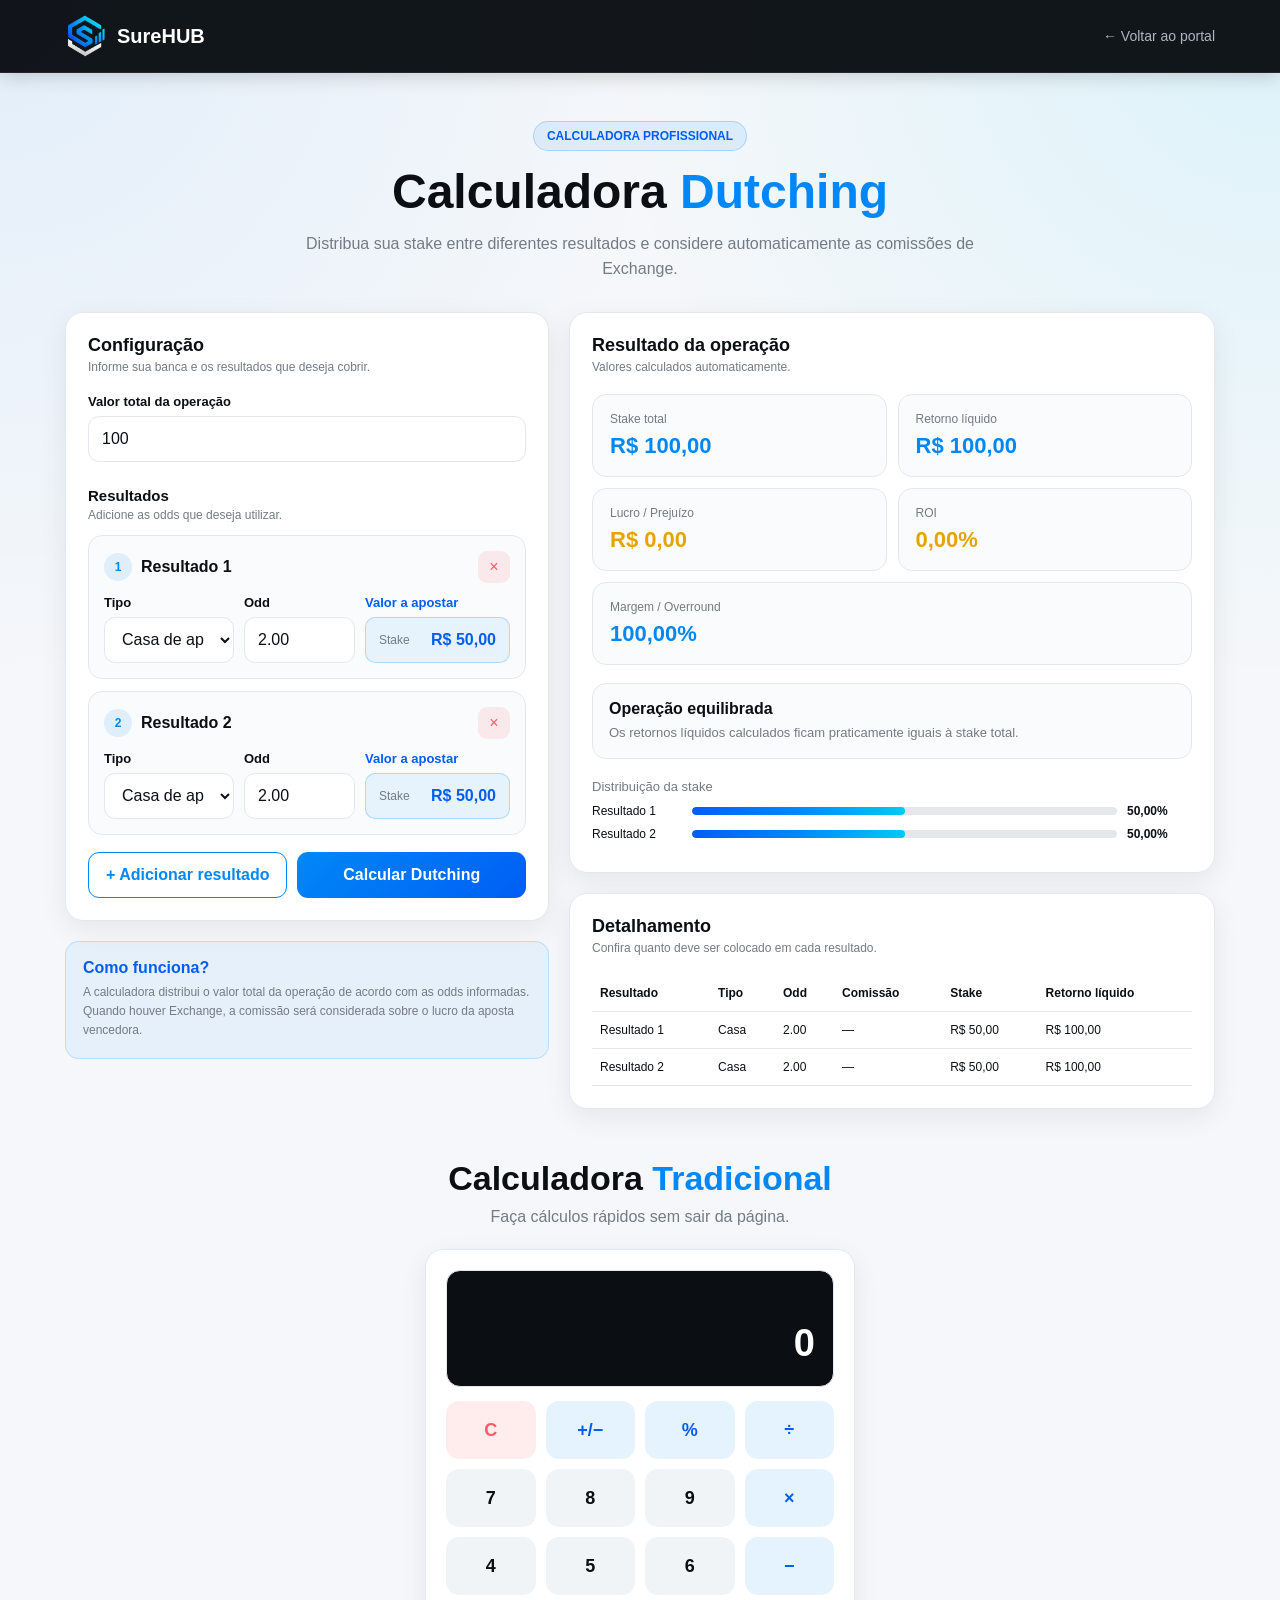
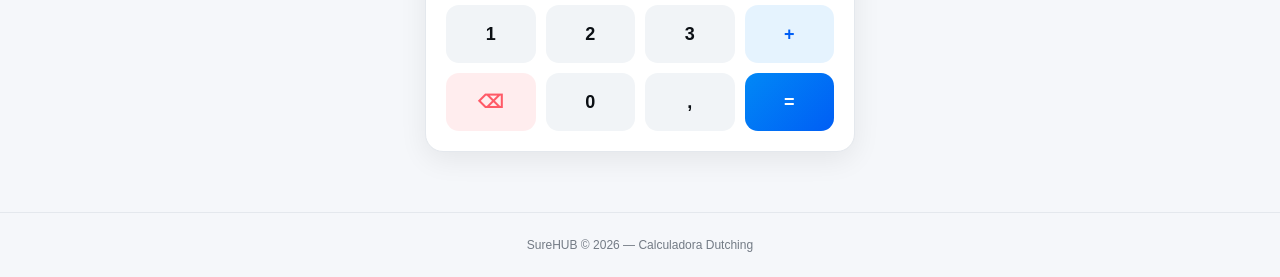
==== dutching.html @ d4a48bf5 "update" ====
<!DOCTYPE html>
<html lang="pt-BR">
<head>
    <meta charset="UTF-8">
    <meta name="viewport" content="width=device-width, initial-scale=1.0">
   <link rel="icon" href="favicon.png" type="image/png">
    <title>Calculadora Dutching</title>

    <meta
        name="description"
        content="Calculadora Dutching com suporte a Exchange, comissão, distribuição de stakes, retorno, lucro e ROI."
    >

    <style>
        * {
            margin: 0;
            padding: 0;
            box-sizing: border-box;
        }

:root {
    --preto: #000000;
    --preto-suave: #0B0F14;
    --preto-card: #111820;

    --azul: #0188F6;
    --azul-claro: #03C8F7;
    --azul-escuro: #005EF5;

    --branco: #FFFFFF;

    --cinza: #AEB6C0;
    --cinza-texto: #737B85;

    --fundo: #F5F7FA;
    --borda: #E4E8ED;

    /* Compatibilidade com os componentes originais da calculadora */
    --bg: var(--fundo);
    --text: var(--preto-suave);
    --muted: var(--cinza-texto);
    --primary: var(--azul);
    --border: var(--borda);
    --radius: 18px;
}


        body {
            font-family: Arial, Helvetica, sans-serif;
            background:
                radial-gradient(circle at top right, rgba(34,197,94,0.10), transparent 30%),
                radial-gradient(circle at top left, rgba(59,130,246,0.08), transparent 30%),
                var(--bg);

            color: var(--text);
            min-height: 100vh;
        }

        button,
        input,
        select {
            font: inherit;
        }

        .container {
            width: min(1150px, calc(100% - 30px));
            margin: auto;
        }

        /* HEADER */

        header {
            border-bottom: 1px solid var(--border);
            background: rgba(7,17,31,0.92);
        }

        .header-content {
            min-height: 72px;
            display: flex;
            align-items: center;
            justify-content: space-between;
            gap: 20px;
        }

        .logo {
            display: flex;
            align-items: center;
            gap: 10px;
            text-decoration: none;
            color: white;
            font-weight: 800;
            font-size: 20px;
        }

       .logo img {
    width: 42px;
    height: 42px;
    object-fit: contain;
    display: block;
}
        .back-link {
            color: var(--muted);
            text-decoration: none;
            font-size: 14px;
            transition: .2s;
        }

        .back-link:hover {
            color: white;
        }

        /* HERO */

        .hero {
            text-align: center;
            padding: 48px 0 30px;
        }

        .hero-badge {
            display: inline-flex;
            padding: 7px 13px;
            border: 1px solid rgba(34,197,94,.25);
            background: rgba(34,197,94,.08);
            color: #86efac;
            border-radius: 999px;
            font-size: 12px;
            font-weight: 700;
            margin-bottom: 15px;
        }

        .hero h1 {
            font-size: clamp(30px, 5vw, 48px);
            line-height: 1.1;
            margin-bottom: 12px;
        }

        .hero h1 span {
            color: var(--primary);
        }

        .hero p {
            max-width: 680px;
            margin: auto;
            color: var(--muted);
            line-height: 1.6;
        }

        /* LAYOUT */

        .calculator-grid {
            display: grid;
            grid-template-columns: 1.05fr .95fr;
            gap: 20px;
            padding-bottom: 50px;
        }

        .card {
            background: linear-gradient(
                145deg,
                rgba(16,31,51,.96),
                rgba(11,23,40,.96)
            );

            border: 1px solid var(--border);
            border-radius: var(--radius);
            padding: 22px;
        }

        .card-title {
            display: flex;
            justify-content: space-between;
            align-items: center;
            gap: 15px;
            margin-bottom: 20px;
        }

        .card-title h2 {
            font-size: 18px;
        }

        .card-title p {
            color: var(--muted);
            font-size: 12px;
            margin-top: 4px;
        }

        /* INPUTS */

        .field {
            margin-bottom: 17px;
        }

        label {
            display: block;
            font-size: 13px;
            font-weight: 700;
            margin-bottom: 7px;
            color: #dbeafe;
        }

        input,
        select {
            width: 100%;
            min-height: 46px;
            border-radius: 11px;
            border: 1px solid var(--border);
            background: #091727;
            color: white;
            padding: 0 13px;
            outline: none;
            transition: .2s;
        }

        input:focus,
        select:focus {
            border-color: var(--primary);
            box-shadow: 0 0 0 3px rgba(34,197,94,.10);
        }

        .main-stake {
            font-size: 25px;
            font-weight: 800;
            color: white;
        }

        .results-list {
            display: flex;
            flex-direction: column;
            gap: 12px;
        }

        .result-row {
            padding: 15px;
            border-radius: 14px;
            background: rgba(255,255,255,.025);
            border: 1px solid var(--border);
        }

        .result-top {
            display: flex;
            align-items: center;
            justify-content: space-between;
            gap: 10px;
            margin-bottom: 12px;
        }

        .result-number {
            display: flex;
            align-items: center;
            gap: 9px;
            font-weight: 800;
        }

        .number-circle {
            width: 28px;
            height: 28px;
            border-radius: 50%;
            background: rgba(34,197,94,.12);
            color: var(--primary);
            display: flex;
            align-items: center;
            justify-content: center;
            font-size: 12px;
        }

        .remove-btn {
            border: 0;
            background: rgba(239,68,68,.10);
            color: #fca5a5;
            width: 32px;
            height: 32px;
            border-radius: 9px;
            cursor: pointer;
        }

        .result-fields {
            display: grid;
            grid-template-columns: 1fr 1fr;
            gap: 10px;
        }

        .commission-field {
            display: none;
        }

        .result-row.exchange .commission-field {
            display: block;
        }

        .calculated-stake {
            display: flex;
            align-items: center;
            justify-content: space-between;
            gap: 10px;
            margin-top: 8px;
            padding: 9px 11px;
            border: 1px solid rgba(1, 136, 246, 0.18);
            border-radius: 10px;
            background: rgba(1, 136, 246, 0.06);
            color: var(--cinza-texto);
            font-size: 12px;
        }

        .calculated-stake strong {
            color: var(--azul-escuro);
            font-size: 14px;
            white-space: nowrap;
        }

        /* BUTTONS */

        .buttons {
            display: flex;
            gap: 10px;
            margin-top: 17px;
        }

        button {
            border: 0;
            cursor: pointer;
        }

        .btn {
            min-height: 46px;
            border-radius: 11px;
            padding: 0 17px;
            font-weight: 800;
            transition: .2s;
        }

        .btn-primary {
            background: var(--primary);
            color: #031009;
            flex: 1;
        }

        .btn-primary:hover {
            background: #4ade80;
            transform: translateY(-1px);
        }

        .btn-secondary {
            background: rgba(255,255,255,.06);
            color: white;
            border: 1px solid var(--border);
        }

        .btn-secondary:hover {
            background: rgba(255,255,255,.10);
        }

        /* SUMMARY */

        .summary-grid {
            display: grid;
            grid-template-columns: 1fr 1fr;
            gap: 11px;
        }

        .summary-box {
            border-radius: 14px;
            padding: 17px;
            background: rgba(255,255,255,.035);
            border: 1px solid var(--border);
        }

        .summary-box.full {
            grid-column: 1 / -1;
        }

        .summary-label {
            color: var(--muted);
            font-size: 12px;
            margin-bottom: 7px;
        }

        .summary-value {
            font-size: 22px;
            font-weight: 900;
        }

        .positive {
            color: #4ade80;
        }

        .negative {
            color: #f87171;
        }

        .neutral {
            color: #facc15;
        }

        .distribution {
            margin-top: 20px;
        }

        .distribution-title {
            font-size: 13px;
            color: var(--muted);
            margin-bottom: 10px;
        }

        .distribution-row {
            display: grid;
            grid-template-columns: 90px 1fr 65px;
            gap: 10px;
            align-items: center;
            margin-bottom: 9px;
            font-size: 12px;
        }

        .bar {
            height: 8px;
            border-radius: 99px;
            background: #07111f;
            overflow: hidden;
        }

        .bar span {
            display: block;
            height: 100%;
            background: var(--primary);
            border-radius: inherit;
        }

        /* STATUS */

        .status {
            margin-top: 18px;
            padding: 16px;
            border-radius: 14px;
            border: 1px solid var(--border);
            background: rgba(255,255,255,.03);
        }

        .status-title {
            font-weight: 800;
            margin-bottom: 5px;
        }

        .status-text {
            color: var(--muted);
            font-size: 13px;
            line-height: 1.5;
        }

        .status.profit {
            border-color: rgba(34,197,94,.25);
            background: rgba(34,197,94,.06);
        }

        .status.loss {
            border-color: rgba(239,68,68,.25);
            background: rgba(239,68,68,.06);
        }

        /* TABLE */

        .table-wrapper {
            overflow-x: auto;
            margin-top: 20px;
        }

        table {
            width: 100%;
            border-collapse: collapse;
            min-width: 600px;
        }

        th,
        td {
            text-align: left;
            padding: 11px 8px;
            border-bottom: 1px solid var(--border);
            font-size: 12px;
        }

        th {
            color: var(--muted);
            font-weight: 700;
        }

        td {
            color: #e2e8f0;
        }

        /* INFO */

        .info {
            margin-top: 20px;
            padding: 17px;
            border-radius: 14px;
            background: rgba(59,130,246,.06);
            border: 1px solid rgba(59,130,246,.15);
        }

        .info strong {
            display: block;
            margin-bottom: 6px;
        }

        .info p {
            color: var(--muted);
            font-size: 12px;
            line-height: 1.6;
        }

        footer {
            border-top: 1px solid var(--border);
            padding: 25px 0;
            color: var(--muted);
            text-align: center;
            font-size: 12px;
        }

        /* RESPONSIVE */

        @media (max-width: 850px) {
            .calculator-grid {
                grid-template-columns: 1fr;
            }
        }

        @media (max-width: 520px) {
            .container {
                width: min(100% - 20px, 1150px);
            }

            .header-content {
                min-height: 62px;
            }

            .hero {
                padding-top: 32px;
            }

            .card {
                padding: 16px;
            }

            .result-fields {
                grid-template-columns: 1fr;
            }

            .summary-grid {
                grid-template-columns: 1fr;
            }

            .summary-box.full {
                grid-column: auto;
            }

            .buttons {
                flex-direction: column;
            }

            .distribution-row {
                grid-template-columns: 72px 1fr 52px;
            }
        }
        /* Tema oficial SureHUB — sobrescreve integralmente o tema anterior */
        :root {
            --verde: #20C997;
            --vermelho: #FF5A67;
            --amarelo: #E5A400;
            --raio: 18px;
            --sombra: 0 8px 28px rgba(11, 15, 20, 0.07);
        }

        body {
            background:
                radial-gradient(circle at top right, rgba(3, 200, 247, 0.10), transparent 30%),
                radial-gradient(circle at top left, rgba(1, 136, 246, 0.08), transparent 30%),
                var(--fundo);
            color: var(--preto-suave);
        }

        header {
            background: rgba(11, 15, 20, 0.97);
            border-bottom: 1px solid rgba(255, 255, 255, 0.08);
            box-shadow: 0 4px 18px rgba(0, 0, 0, 0.16);
        }

        .logo,
        .logo span {
            color: var(--branco);
        }

        .back-link {
            color: var(--cinza);
        }

        .back-link:hover {
            color: var(--azul-claro);
        }

        .hero-badge {
            border-color: rgba(1, 136, 246, 0.25);
            background: rgba(1, 136, 246, 0.09);
            color: var(--azul-escuro);
        }

        .hero h1,
        .card-title h2,
        .status-title,
        .result-number {
            color: var(--preto-suave);
        }

        .hero h1 span {
            color: var(--azul);
        }

        .hero p,
        .card-title p,
        .summary-label,
        .distribution-title,
        .status-text,
        .info p,
        footer {
            color: var(--cinza-texto);
        }

        .card {
            background: var(--branco);
            border: 1px solid var(--borda);
            border-radius: var(--raio);
            box-shadow: var(--sombra);
        }

        label {
            color: var(--preto-suave);
        }

        input,
        select {
            background: var(--branco);
            border: 1px solid var(--borda);
            color: var(--preto-suave);
        }

        input:focus,
        select:focus {
            border-color: var(--azul);
            box-shadow: 0 0 0 3px rgba(1, 136, 246, 0.12);
        }

        .main-stake {
            color: var(--preto-suave);
        }

        .result-row,
        .summary-box,
        .status {
            background: #FAFBFC;
            border: 1px solid var(--borda);
        }

        .number-circle {
            background: rgba(1, 136, 246, 0.11);
            color: var(--azul);
        }

        .remove-btn {
            background: rgba(255, 90, 103, 0.11);
            color: var(--vermelho);
            transition: 0.2s;
        }

        .remove-btn:hover {
            background: var(--vermelho);
            color: var(--branco);
        }

        .btn-primary {
            background: linear-gradient(135deg, var(--azul), var(--azul-escuro));
            color: var(--branco);
        }

        .btn-primary:hover {
            background: linear-gradient(135deg, var(--azul-claro), var(--azul));
        }

        .btn-secondary {
            background: var(--branco);
            color: var(--azul);
            border-color: var(--azul);
        }

        .btn-secondary:hover {
            background: rgba(1, 136, 246, 0.07);
        }

        .summary-value {
            color: var(--azul);
        }

        .summary-value.positive {
            color: var(--verde);
        }

        .summary-value.negative {
            color: var(--vermelho);
        }

        .summary-value.neutral {
            color: var(--amarelo);
        }

        .bar {
            background: var(--borda);
        }

        .bar span {
            background: linear-gradient(90deg, var(--azul-escuro), var(--azul), var(--azul-claro));
        }

        .status.profit {
            border-color: rgba(32, 201, 151, 0.35);
            background: rgba(32, 201, 151, 0.08);
        }

        .status.loss {
            border-color: rgba(255, 90, 103, 0.35);
            background: rgba(255, 90, 103, 0.08);
        }

        table {
            background: var(--branco);
            color: var(--preto-suave);
        }

        th,
        td {
            border-bottom: 1px solid var(--borda);
        }

        th,
        td {
            color: var(--preto-suave);
        }

        tbody tr:hover {
            background: rgba(1, 136, 246, 0.04);
        }

        .info {
            background: rgba(1, 136, 246, 0.06);
            border-color: rgba(1, 136, 246, 0.18);
        }

        .info strong {
            color: var(--azul-escuro);
        }

        footer {
            border-top: 1px solid var(--borda);
        }

        /* Stake calculada ao lado da odd */
        .result-fields {
            grid-template-columns: minmax(130px, 1fr) minmax(110px, 1fr) minmax(145px, 1fr);
            align-items: start;
        }

        .stake-field label {
            color: var(--azul-escuro);
        }

        .calculated-stake {
            min-height: 46px;
            margin-top: 0;
            padding: 0 13px;
            background: rgba(1, 136, 246, 0.08);
            border-color: rgba(1, 136, 246, 0.24);
        }

        .calculated-stake strong {
            font-size: 16px;
        }

        .commission-field {
            grid-column: 1 / -1;
            max-width: calc((100% - 20px) / 3);
        }

        /* Calculadora tradicional */
        .standard-calculator-section {
            padding: 0 0 60px;
        }

        .standard-calculator-wrap {
            max-width: 430px;
            margin: 0 auto;
        }

        .standard-calculator-heading {
            text-align: center;
            margin-bottom: 20px;
        }

        .standard-calculator-heading h2 {
            color: var(--preto-suave);
            font-size: clamp(24px, 4vw, 34px);
            margin-bottom: 7px;
        }

        .standard-calculator-heading h2 span {
            color: var(--azul);
        }

        .standard-calculator-heading p {
            color: var(--cinza-texto);
            line-height: 1.5;
        }

        .standard-calculator {
            padding: 20px;
            background: var(--branco);
            border: 1px solid var(--borda);
            border-radius: var(--raio);
            box-shadow: var(--sombra);
        }

        .standard-display {
            width: 100%;
            min-height: 92px;
            margin-bottom: 14px;
            padding: 18px;
            border: 1px solid var(--borda);
            border-radius: 14px;
            background: var(--preto-suave);
            color: var(--branco);
            text-align: right;
            line-height: 1.25;
            overflow-x: auto;
            white-space: nowrap;
        }

        .standard-expression {
            min-height: 24px;
            margin-bottom: 7px;
            color: var(--cinza);
            font-size: 16px;
            font-weight: 600;
        }

        .standard-current-value {
            min-height: 48px;
            color: var(--branco);
            font-size: clamp(28px, 7vw, 38px);
            font-weight: 800;
        }

        .standard-buttons {
            display: grid;
            grid-template-columns: repeat(4, 1fr);
            gap: 10px;
        }

        .calc-key {
            min-height: 58px;
            border-radius: 13px;
            background: #F1F4F7;
            color: var(--preto-suave);
            font-size: 18px;
            font-weight: 800;
            transition: transform .15s, background .15s;
        }

        .calc-key:hover {
            background: #E7ECF1;
            transform: translateY(-1px);
        }

        .calc-key.operator {
            background: rgba(1, 136, 246, 0.10);
            color: var(--azul-escuro);
        }

        .calc-key.clear {
            background: rgba(255, 90, 103, 0.11);
            color: var(--vermelho);
        }

        .calc-key.equals {
            background: linear-gradient(135deg, var(--azul), var(--azul-escuro));
            color: var(--branco);
        }

        .calc-key.equals:hover {
            background: linear-gradient(135deg, var(--azul-claro), var(--azul));
        }

        @media (max-width: 620px) {
            .result-fields {
                grid-template-columns: 1fr;
            }

            .commission-field {
                grid-column: auto;
                max-width: none;
            }

            .standard-calculator-section {
                padding-bottom: 40px;
            }

            .standard-calculator {
                padding: 14px;
            }

            .calc-key {
                min-height: 54px;
            }
        }
    </style>
</head>

<body>

<header>
    <div class="container header-content">

<a href="index.html" class="logo">
    <img src="favicon.png" alt="">
    <span>SureHUB</span>
</a>

        <a href="index.html" class="back-link">
            ← Voltar ao portal
        </a>

    </div>
</header>


<main>

    <section class="hero">
        <div class="container">

            <div class="hero-badge">
                CALCULADORA PROFISSIONAL
            </div>

            <h1>
                Calculadora <span>Dutching</span>
            </h1>

            <p>
                Distribua sua stake entre diferentes resultados e considere
                automaticamente as comissões de Exchange.
            </p>

        </div>
    </section>


    <section class="container calculator-grid">

        <!-- CONFIGURAÇÃO -->

        <div>

            <div class="card">

                <div class="card-title">
                    <div>
                        <h2>Configuração</h2>
                        <p>Informe sua banca e os resultados que deseja cobrir.</p>
                    </div>
                </div>


                <div class="field">

                    <label for="totalStake">
                        Valor total da operação
                    </label>

                    <input
                        type="number"
                        id="totalStake"
                        min="0"
                        step="0.01"
                        value="100"
                        placeholder="Ex.: 100"
                    >

                </div>


                <div class="card-title" style="margin-top:25px; margin-bottom:13px;">
                    <div>
                        <h2 style="font-size:15px;">
                            Resultados
                        </h2>

                        <p>
                            Adicione as odds que deseja utilizar.
                        </p>
                    </div>
                </div>


                <div id="resultsList" class="results-list"></div>


                <div class="buttons">

                    <button
                        type="button"
                        id="addResult"
                        class="btn btn-secondary"
                    >
                        + Adicionar resultado
                    </button>

                    <button
                        type="button"
                        id="calculate"
                        class="btn btn-primary"
                    >
                        Calcular Dutching
                    </button>

                </div>

            </div>


            <div class="info">

                <strong>
                    Como funciona?
                </strong>

                <p>
                    A calculadora distribui o valor total da operação de acordo
                    com as odds informadas. Quando houver Exchange, a comissão
                    será considerada sobre o lucro da aposta vencedora.
                </p>

            </div>

        </div>


        <!-- RESULTADOS -->

        <div>

            <div class="card">

                <div class="card-title">

                    <div>
                        <h2>Resultado da operação</h2>
                        <p>Valores calculados automaticamente.</p>
                    </div>

                </div>


                <div class="summary-grid">

                    <div class="summary-box">

                        <div class="summary-label">
                            Stake total
                        </div>

                        <div
                            id="summaryStake"
                            class="summary-value"
                        >
                            R$ 100,00
                        </div>

                    </div>


                    <div class="summary-box">

                        <div class="summary-label">
                            Retorno líquido
                        </div>

                        <div
                            id="summaryReturn"
                            class="summary-value"
                        >
                            R$ 0,00
                        </div>

                    </div>


                    <div class="summary-box">

                        <div class="summary-label">
                            Lucro / Prejuízo
                        </div>

                        <div
                            id="summaryProfit"
                            class="summary-value"
                        >
                            R$ 0,00
                        </div>

                    </div>


                    <div class="summary-box">

                        <div class="summary-label">
                            ROI
                        </div>

                        <div
                            id="summaryROI"
                            class="summary-value"
                        >
                            0,00%
                        </div>

                    </div>


                    <div class="summary-box full">

                        <div class="summary-label">
                            Margem / Overround
                        </div>

                        <div
                            id="summaryMargin"
                            class="summary-value"
                        >
                            0,00%
                        </div>

                    </div>

                </div>


                <div id="status" class="status">

                    <div class="status-title">
                        Aguardando cálculo
                    </div>

                    <div class="status-text">
                        Informe pelo menos dois resultados válidos.
                    </div>

                </div>


                <div class="distribution">

                    <div class="distribution-title">
                        Distribuição da stake
                    </div>

                    <div id="distributionList"></div>

                </div>

            </div>


            <div class="card" style="margin-top:20px;">

                <div class="card-title">

                    <div>
                        <h2>Detalhamento</h2>
                        <p>
                            Confira quanto deve ser colocado em cada resultado.
                        </p>
                    </div>

                </div>


                <div class="table-wrapper">

                    <table>

                        <thead>

                            <tr>
                                <th>Resultado</th>
                                <th>Tipo</th>
                                <th>Odd</th>
                                <th>Comissão</th>
                                <th>Stake</th>
                                <th>Retorno líquido</th>
                            </tr>

                        </thead>

                        <tbody id="detailsBody">

                            <tr>
                                <td colspan="6">
                                    Nenhum cálculo realizado.
                                </td>
                            </tr>

                        </tbody>

                    </table>

                </div>

            </div>

        </div>

    </section>


    <section class="standard-calculator-section">

        <div class="container standard-calculator-wrap">

            <div class="standard-calculator-heading">
                <h2>Calculadora <span>Tradicional</span></h2>
                <p>Faça cálculos rápidos sem sair da página.</p>
            </div>

            <div class="standard-calculator">

                <div
                    id="standardDisplay"
                    class="standard-display"
                    role="status"
                    aria-live="polite"
                >
                    <div id="standardExpression" class="standard-expression"></div>
                    <div id="standardCurrentValue" class="standard-current-value">0</div>
                </div>

                <div class="standard-buttons" id="standardButtons">
                    <button type="button" class="calc-key clear" data-action="clear">C</button>
                    <button type="button" class="calc-key operator" data-action="sign">+/−</button>
                    <button type="button" class="calc-key operator" data-action="percent">%</button>
                    <button type="button" class="calc-key operator" data-operator="/">÷</button>

                    <button type="button" class="calc-key" data-value="7">7</button>
                    <button type="button" class="calc-key" data-value="8">8</button>
                    <button type="button" class="calc-key" data-value="9">9</button>
                    <button type="button" class="calc-key operator" data-operator="*">×</button>

                    <button type="button" class="calc-key" data-value="4">4</button>
                    <button type="button" class="calc-key" data-value="5">5</button>
                    <button type="button" class="calc-key" data-value="6">6</button>
                    <button type="button" class="calc-key operator" data-operator="-">−</button>

                    <button type="button" class="calc-key" data-value="1">1</button>
                    <button type="button" class="calc-key" data-value="2">2</button>
                    <button type="button" class="calc-key" data-value="3">3</button>
                    <button type="button" class="calc-key operator" data-operator="+">+</button>

                    <button type="button" class="calc-key clear" data-action="backspace">⌫</button>
                    <button type="button" class="calc-key" data-value="0">0</button>
                    <button type="button" class="calc-key" data-value=".">,</button>
                    <button type="button" class="calc-key equals" data-action="equals">=</button>
                </div>

            </div>

        </div>

    </section>

</main>


<footer>

    <div class="container">
        SureHUB © 2026 — Calculadora Dutching
    </div>

</footer>


<script>

    const resultsList = document.getElementById("resultsList");
    const addResultButton = document.getElementById("addResult");
    const calculateButton = document.getElementById("calculate");

    const totalStakeInput = document.getElementById("totalStake");

    let resultCount = 0;


    function money(value) {

        return Number(value || 0).toLocaleString("pt-BR", {
            style: "currency",
            currency: "BRL"
        });

    }


    function percent(value) {

        return Number(value || 0).toLocaleString("pt-BR", {
            minimumFractionDigits: 2,
            maximumFractionDigits: 2
        }) + "%";

    }


    function formatOddInput(event) {

        const input = event.target;

        const digits = input.value
            .replace(/\D/g, "")
            .slice(0, 8);


        if (!digits) {
            input.value = "";
            calculate();
            return;
        }


        input.value =
            (Number(digits) / 100).toFixed(2);


        calculate();

    }


    function createResult() {

        resultCount++;

        const row = document.createElement("div");

        row.className = "result-row";

        row.dataset.id = resultCount;


        row.innerHTML = `

            <div class="result-top">

                <div class="result-number">

                    <div class="number-circle">
                        ${resultCount}
                    </div>

                    <span>
                        Resultado ${resultCount}
                    </span>

                </div>


                <button
                    type="button"
                    class="remove-btn"
                    title="Remover resultado"
                >
                    ×
                </button>

            </div>


            <div class="result-fields">

                <div>

                    <label>
                        Tipo
                    </label>

                    <select class="type">

                        <option value="book">
                            Casa de apostas
                        </option>

                        <option value="exchange">
                            Exchange
                        </option>

                    </select>

                </div>


                <div>

                    <label>
                        Odd
                    </label>

                    <input
                        class="odd"
                        type="text"
                        inputmode="numeric"
                        autocomplete="off"
                        maxlength="10"
                        placeholder="Ex.: 2.00"
                    >

                </div>


                <div class="stake-field">

                    <label>
                        Valor a apostar
                    </label>

                    <div class="calculated-stake">
                        <span>Stake</span>
                        <strong class="stake-value">R$ 0,00</strong>
                    </div>

                </div>


                <div class="commission-field">

                    <label>
                        Comissão (%)
                    </label>

                    <input
                        class="commission"
                        type="number"
                        min="0"
                        max="100"
                        step="0.01"
                        value="5"
                        placeholder="Ex.: 5"
                    >

                </div>

            </div>
        `;


        const type = row.querySelector(".type");


        type.addEventListener("change", () => {

            row.classList.toggle(
                "exchange",
                type.value === "exchange"
            );

            calculate();

        });


        const oddInput = row.querySelector(".odd");


        oddInput.addEventListener(
            "input",
            formatOddInput
        );


        oddInput.addEventListener(
            "focus",
            event => event.target.select()
        );


        row.querySelector(".commission").addEventListener(
            "input",
            calculate
        );


        row.querySelector(".remove-btn").addEventListener(
            "click",
            () => {

                if (resultsList.children.length <= 2) {

                    alert(
                        "A calculadora precisa de pelo menos 2 resultados."
                    );

                    return;
                }

                row.remove();

                renumberResults();

                calculate();

            }
        );


        resultsList.appendChild(row);

        return row;

    }


    function renumberResults() {

        const rows = [
            ...resultsList.querySelectorAll(".result-row")
        ];

        rows.forEach((row, index) => {

            const number = index + 1;

            row.querySelector(".number-circle").textContent =
                number;

            row.querySelector(".result-number span").textContent =
                `Resultado ${number}`;

        });

    }


    function getResults() {

        const rows = [
            ...resultsList.querySelectorAll(".result-row")
        ];


        return rows.map((row, index) => {

            const type =
                row.querySelector(".type").value;

            const odd =
                parseFloat(row.querySelector(".odd").value);

            const commission =
                parseFloat(
                    row.querySelector(".commission").value
                ) || 0;


            return {

                index: index + 1,

                type,

                odd,

                commission:
                    type === "exchange"
                        ? commission
                        : 0

            };

        });

    }


    function calculate() {

        const totalStake =
            parseFloat(totalStakeInput.value);


        const results = getResults();


        const validResults = results.filter(
            result =>
                Number.isFinite(result.odd) &&
                result.odd > 1
        );


        if (
            !Number.isFinite(totalStake) ||
            totalStake <= 0 ||
            validResults.length < 2
        ) {

            resetSummary();

            return;

        }


        /*
         * Para cada resultado calculamos um
         * "retorno efetivo" considerando a comissão
         * do Exchange.
         *
         * Casa tradicional:
         *
         * retorno = odd
         *
         * Exchange:
         *
         * lucro líquido = (odd - 1) × (1 - comissão)
         *
         * retorno total = 1 + lucro líquido
         */

        validResults.forEach(result => {

            const commissionRate =
                result.commission / 100;

            result.effectiveReturn =
                result.type === "exchange"

                    ? 1 +
                      ((result.odd - 1) *
                      (1 - commissionRate))

                    : result.odd;

        });


        /*
         * Dutching:
         *
         * Stake_i =
         * totalStake / effectiveReturn_i
         * dividido pela soma dos inversos
         */

        const inverseSum =
            validResults.reduce(
                (sum, result) =>
                    sum + (1 / result.effectiveReturn),
                0
            );


        validResults.forEach(result => {

            result.stake =
                totalStake *
                (1 / result.effectiveReturn) /
                inverseSum;


            if (result.type === "exchange") {

                const grossProfit =
                    result.stake *
                    (result.odd - 1);

                const commissionValue =
                    grossProfit *
                    (result.commission / 100);

                result.netProfit =
                    grossProfit -
                    commissionValue;

                result.netReturn =
                    result.stake +
                    result.netProfit;

            } else {

                result.netReturn =
                    result.stake *
                    result.odd;

                result.netProfit =
                    result.netReturn -
                    result.stake;

            }

        });


        /*
         * Para um Dutching perfeito, os retornos
         * líquidos são iguais.
         */

        const returns =
            validResults.map(
                result => result.netReturn
            );


        const averageReturn =
            returns.reduce(
                (a, b) => a + b,
                0
            ) / returns.length;


        const profit =
            averageReturn - totalStake;


        const roi =
            (profit / totalStake) * 100;


        /*
         * Overround tradicional baseado nas odds.
         */

        const overround =
            validResults.reduce(
                (sum, result) =>
                    sum + (1 / result.odd),
                0
            ) * 100;


        updateSummary(
            totalStake,
            averageReturn,
            profit,
            roi,
            overround
        );


        updateDistribution(
            validResults,
            totalStake
        );


        updateInlineStakes(
            validResults
        );


        updateTable(
            validResults
        );

    }


    function updateInlineStakes(results) {

        const rows = [
            ...resultsList.querySelectorAll(".result-row")
        ];

        rows.forEach(row => {
            row.querySelector(".stake-value").textContent = money(0);
        });

        results.forEach(result => {
            const row = rows[result.index - 1];

            if (row) {
                row.querySelector(".stake-value").textContent =
                    money(result.stake);
            }
        });

    }


    function updateSummary(
        totalStake,
        returnValue,
        profit,
        roi,
        margin
    ) {

        document.getElementById(
            "summaryStake"
        ).textContent = money(totalStake);


        document.getElementById(
            "summaryReturn"
        ).textContent = money(returnValue);


        const profitElement =
            document.getElementById("summaryProfit");


        profitElement.textContent =
            money(profit);


        profitElement.className =
            "summary-value " +
            (
                profit > 0.005
                    ? "positive"
                    : profit < -0.005
                        ? "negative"
                        : "neutral"
            );


        const roiElement =
            document.getElementById("summaryROI");


        roiElement.textContent =
            percent(roi);


        roiElement.className =
            "summary-value " +
            (
                roi > 0.005
                    ? "positive"
                    : roi < -0.005
                        ? "negative"
                        : "neutral"
            );


        document.getElementById(
            "summaryMargin"
        ).textContent =
            percent(margin);


        const status =
            document.getElementById("status");


        status.className =
            "status " +
            (
                profit > 0.005
                    ? "profit"
                    : profit < -0.005
                        ? "loss"
                        : ""
            );


        const title =
            status.querySelector(".status-title");


        const text =
            status.querySelector(".status-text");


        if (profit > 0.005) {

            title.textContent =
                "Resultado positivo";

            text.textContent =
                `Com os parâmetros informados, o retorno líquido médio fica ${money(profit)} acima da stake total.`;

        } else if (profit < -0.005) {

            title.textContent =
                "Operação com prejuízo";

            text.textContent =
                `Com os parâmetros informados, a operação apresenta uma diferença de ${money(Math.abs(profit))} em relação à stake total.`;

        } else {

            title.textContent =
                "Operação equilibrada";

            text.textContent =
                "Os retornos líquidos calculados ficam praticamente iguais à stake total.";

        }

    }


    function updateDistribution(
        results,
        totalStake
    ) {

        const container =
            document.getElementById(
                "distributionList"
            );


        container.innerHTML = "";


        results.forEach(result => {

            const percentage =
                (result.stake / totalStake) * 100;


            const row =
                document.createElement("div");


            row.className =
                "distribution-row";


            row.innerHTML = `

                <span>
                    Resultado ${result.index}
                </span>

                <div class="bar">
                    <span style="width:${Math.min(
                        percentage,
                        100
                    )}%"></span>
                </div>

                <strong>
                    ${percent(percentage)}
                </strong>

            `;


            container.appendChild(row);

        });

    }


    function updateTable(results) {

        const body =
            document.getElementById(
                "detailsBody"
            );


        body.innerHTML = "";


        results.forEach(result => {

            const row =
                document.createElement("tr");


            row.innerHTML = `

                <td>
                    Resultado ${result.index}
                </td>

                <td>
                    ${
                        result.type === "exchange"
                            ? "Exchange"
                            : "Casa"
                    }
                </td>

                <td>
                    ${result.odd.toFixed(2)}
                </td>

                <td>
                    ${
                        result.type === "exchange"
                            ? percent(result.commission)
                            : "—"
                    }
                </td>

                <td>
                    ${money(result.stake)}
                </td>

                <td>
                    ${money(result.netReturn)}
                </td>

            `;


            body.appendChild(row);

        });

    }


    function resetSummary() {

        resultsList.querySelectorAll(".stake-value").forEach(
            element => {
                element.textContent = money(0);
            }
        );

        document.getElementById(
            "summaryStake"
        ).textContent =
            money(
                parseFloat(totalStakeInput.value) || 0
            );


        document.getElementById(
            "summaryReturn"
        ).textContent =
            money(0);


        document.getElementById(
            "summaryProfit"
        ).textContent =
            money(0);


        document.getElementById(
            "summaryROI"
        ).textContent =
            percent(0);


        document.getElementById(
            "summaryMargin"
        ).textContent =
            percent(0);


        document.getElementById(
            "distributionList"
        ).innerHTML = "";


        document.getElementById(
            "detailsBody"
        ).innerHTML = `

            <tr>
                <td colspan="6">
                    Nenhum cálculo realizado.
                </td>
            </tr>

        `;


        const status =
            document.getElementById("status");


        status.className = "status";


        status.querySelector(
            ".status-title"
        ).textContent =
            "Aguardando cálculo";


        status.querySelector(
            ".status-text"
        ).textContent =
            "Informe pelo menos dois resultados válidos.";

    }


    addResultButton.addEventListener(
        "click",
        () => {

            if (resultsList.children.length >= 12) {

                alert(
                    "Você pode adicionar no máximo 12 resultados."
                );

                return;

            }

            createResult();

        }
    );


    calculateButton.addEventListener(
        "click",
        calculate
    );


    totalStakeInput.addEventListener(
        "input",
        calculate
    );


    /* Calculadora tradicional */

    const standardExpression =
        document.getElementById("standardExpression");

    const standardCurrentValue =
        document.getElementById("standardCurrentValue");

    const standardButtons =
        document.getElementById("standardButtons");

    let standardInput = "0";
    let standardStoredValue = null;
    let standardOperator = null;
    let standardWaitingForOperand = false;
    let standardExpressionText = "";


    function renderStandardDisplay() {
        standardExpression.textContent = standardExpressionText;

        standardCurrentValue.textContent =
            standardInput === "Erro"
                ? "Erro"
                : standardInput.replace(".", ",");
    }


    function standardOperatorSymbol(operator) {
        return {
            "+": "+",
            "-": "−",
            "*": "×",
            "/": "÷"
        }[operator] || "";
    }


    function standardDisplayNumber(value) {
        return String(value).replace(".", ",");
    }


    function showCurrentStandardOperation(includeInput = false) {
        if (standardStoredValue === null || standardOperator === null) {
            return;
        }

        standardExpressionText =
            `${standardDisplayNumber(standardStoredValue)} ` +
            `${standardOperatorSymbol(standardOperator)}` +
            (
                includeInput
                    ? ` ${standardDisplayNumber(standardInput)}`
                    : ""
            );
    }


    function normalizeStandardResult(value) {
        if (!Number.isFinite(value)) {
            return "Erro";
        }

        return String(Number(value.toPrecision(12)));
    }


    function computeStandard(first, second, operator) {
        switch (operator) {
            case "+":
                return first + second;
            case "-":
                return first - second;
            case "*":
                return first * second;
            case "/":
                return second === 0 ? NaN : first / second;
            default:
                return second;
        }
    }


    function clearStandardCalculator() {
        standardInput = "0";
        standardStoredValue = null;
        standardOperator = null;
        standardWaitingForOperand = false;
        standardExpressionText = "";
        renderStandardDisplay();
    }


    function inputStandardValue(value) {
        if (standardInput === "Erro" || standardWaitingForOperand) {
            if (standardOperator === null) {
                standardExpressionText = "";
            }

            standardInput = value === "." ? "0." : value;
            standardWaitingForOperand = false;
        } else if (value === ".") {
            if (!standardInput.includes(".")) {
                standardInput += ".";
            }
        } else {
            standardInput =
                standardInput === "0"
                    ? value
                    : standardInput + value;
        }

        showCurrentStandardOperation(true);
        renderStandardDisplay();
    }


    function chooseStandardOperator(nextOperator) {
        const inputValue = parseFloat(standardInput);

        if (standardInput === "Erro") {
            clearStandardCalculator();
            return;
        }

        if (
            standardOperator &&
            standardStoredValue !== null &&
            !standardWaitingForOperand
        ) {
            const result = computeStandard(
                standardStoredValue,
                inputValue,
                standardOperator
            );

            standardInput = normalizeStandardResult(result);
            standardStoredValue =
                standardInput === "Erro"
                    ? null
                    : parseFloat(standardInput);

            renderStandardDisplay();
        } else if (standardStoredValue === null) {
            standardStoredValue = inputValue;
        }

        if (standardInput !== "Erro") {
            standardOperator = nextOperator;
            standardWaitingForOperand = true;
            showCurrentStandardOperation(false);
            renderStandardDisplay();
        }
    }


    function finishStandardCalculation() {
        if (
            standardOperator === null ||
            standardStoredValue === null ||
            standardWaitingForOperand ||
            standardInput === "Erro"
        ) {
            return;
        }

        const firstValue = standardStoredValue;
        const secondValue = parseFloat(standardInput);
        const completedOperator = standardOperator;

        const result = computeStandard(
            firstValue,
            secondValue,
            completedOperator
        );

        standardExpressionText =
            `${standardDisplayNumber(firstValue)} ` +
            `${standardOperatorSymbol(completedOperator)} ` +
            `${standardDisplayNumber(standardInput)} =`;

        standardInput = normalizeStandardResult(result);
        standardStoredValue = null;
        standardOperator = null;
        standardWaitingForOperand = true;
        renderStandardDisplay();
    }


    standardButtons.addEventListener("click", event => {
        const button = event.target.closest(".calc-key");

        if (!button) {
            return;
        }

        if (button.dataset.value !== undefined) {
            inputStandardValue(button.dataset.value);
            return;
        }

        if (button.dataset.operator) {
            chooseStandardOperator(button.dataset.operator);
            return;
        }

        switch (button.dataset.action) {
            case "clear":
                clearStandardCalculator();
                break;

            case "backspace":
                if (!standardWaitingForOperand && standardInput !== "Erro") {
                    standardInput =
                        standardInput.length > 1
                            ? standardInput.slice(0, -1)
                            : "0";
                    showCurrentStandardOperation(true);
                    renderStandardDisplay();
                }
                break;

            case "sign":
                if (standardInput !== "0" && standardInput !== "Erro") {
                    standardInput = String(-parseFloat(standardInput));
                    showCurrentStandardOperation(true);
                    renderStandardDisplay();
                }
                break;

            case "percent":
                if (standardInput !== "Erro") {
                    standardInput = normalizeStandardResult(
                        parseFloat(standardInput) / 100
                    );
                    showCurrentStandardOperation(true);
                    renderStandardDisplay();
                }
                break;

            case "equals":
                finishStandardCalculation();
                break;
        }
    });


    /*
     * Inicialização
     */

    const first = createResult();
    const second = createResult();


    first.querySelector(".odd").value = "2.00";
    second.querySelector(".odd").value = "2.00";


    calculate();

</script>

</body>
</html>
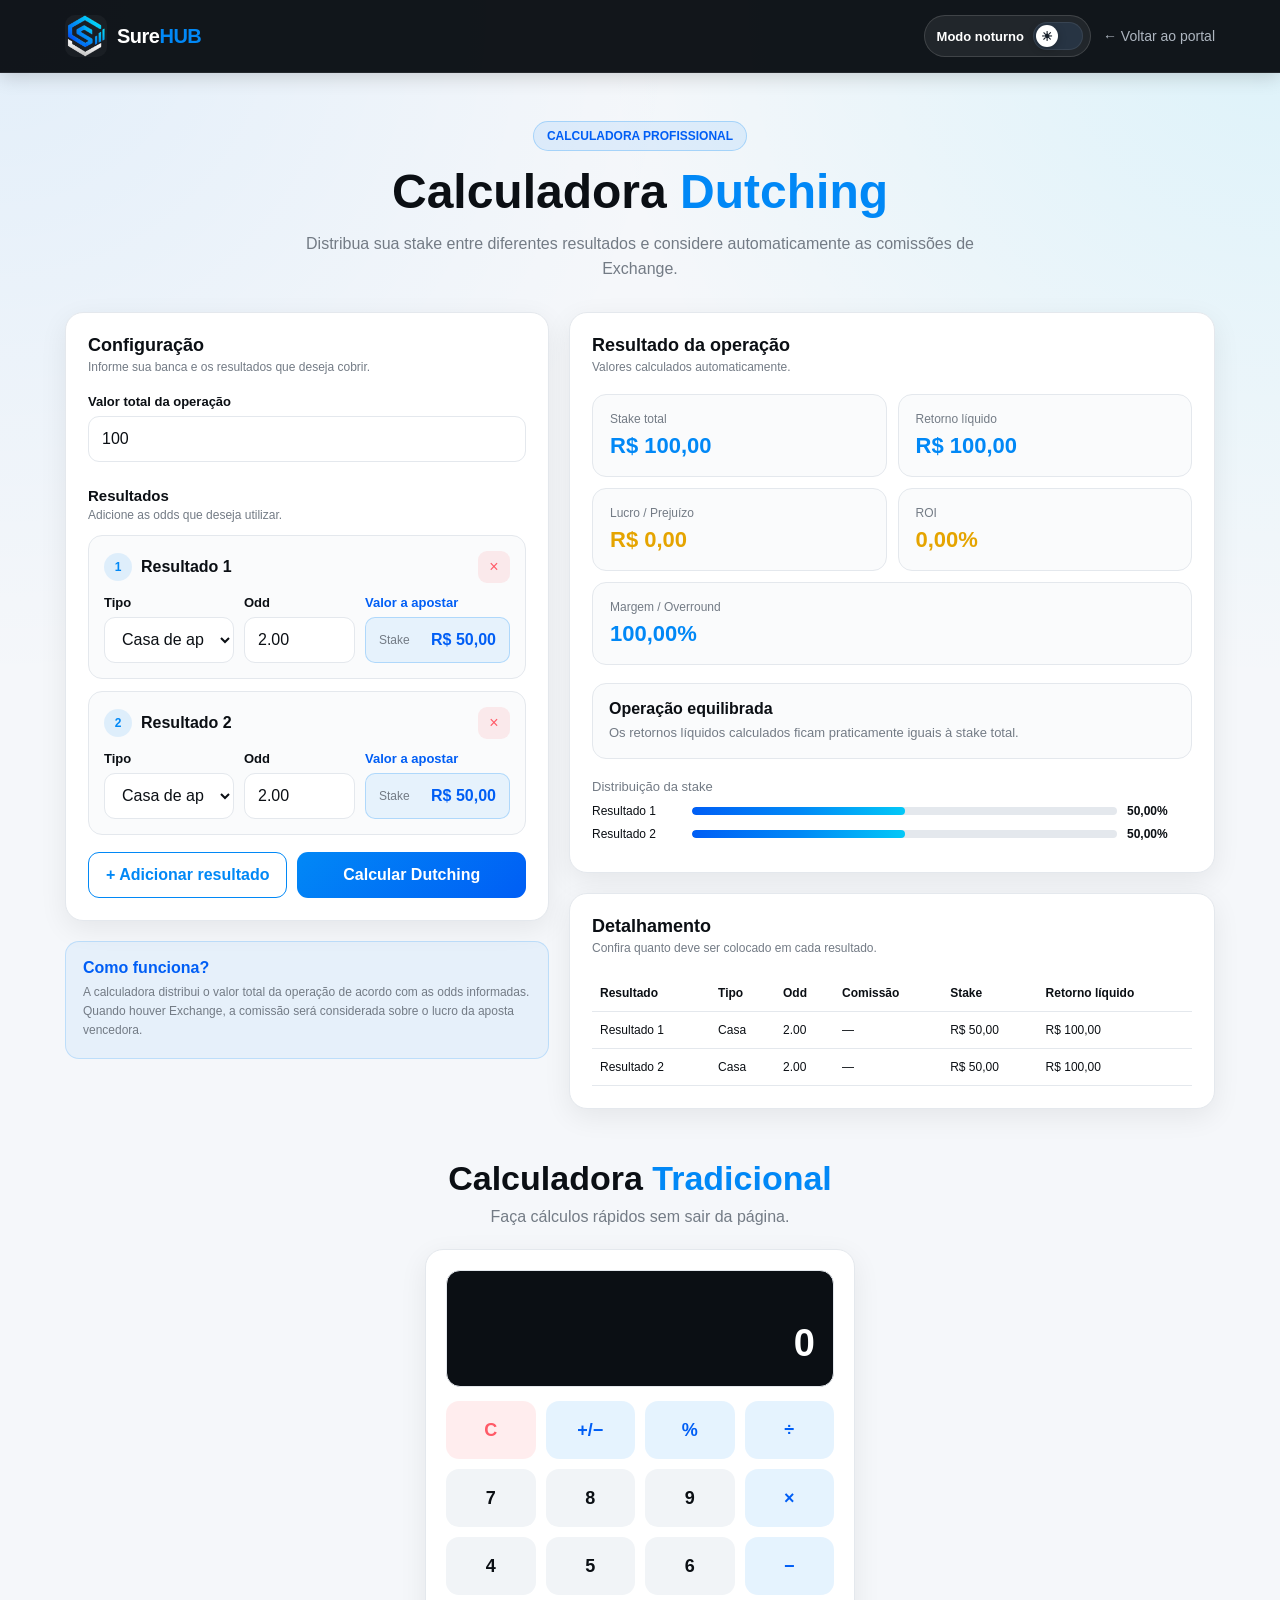
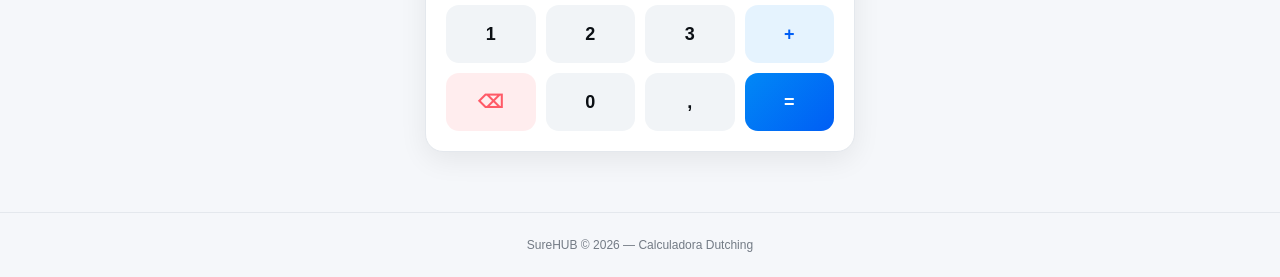
==== commit a96386ef: "update" ====
--- a/dutching.html
+++ b/dutching.html
@@ -916,6 +916,140 @@
             }
         }
     </style>
+
+<style id="surehub-dark-mode-and-brand">
+/* Logo oficial no cabeçalho */
+.surehub-logo-mark{
+    width:44px;
+    height:44px;
+    object-fit:cover;
+    object-position:center;
+    border-radius:10px;
+    display:block;
+}
+.brand-name{display:inline-flex;align-items:baseline;font-weight:900;letter-spacing:-.5px}
+.logo .brand-sure{color:#FFFFFF !important}
+.logo .brand-hub{color:#0188F6 !important}
+
+/* Ações do cabeçalho */
+.header-actions{display:flex;align-items:center;gap:12px}
+.theme-toggle{
+    display:inline-flex;align-items:center;gap:9px;
+    min-height:42px;padding:5px 7px 5px 12px;
+    border:1px solid rgba(255,255,255,.14);
+    border-radius:999px;background:rgba(255,255,255,.07);
+    color:#fff;font-weight:800;font-size:13px;cursor:pointer;
+    transition:.25s ease;
+}
+.theme-toggle:hover{background:rgba(255,255,255,.12);transform:translateY(-1px)}
+.theme-toggle-track{
+    position:relative;width:50px;height:28px;border-radius:999px;
+    background:#273443;box-shadow:inset 0 0 0 1px rgba(255,255,255,.08);
+    transition:.25s ease;
+}
+.theme-toggle-thumb{
+    position:absolute;top:3px;left:3px;width:22px;height:22px;
+    display:flex;align-items:center;justify-content:center;border-radius:50%;
+    background:#fff;color:#17202a;font-size:13px;transition:.25s ease;
+    box-shadow:0 2px 8px rgba(0,0,0,.25);
+}
+body.dark-mode .theme-toggle-track{background:linear-gradient(135deg,#0188F6,#005EF5)}
+body.dark-mode .theme-toggle-thumb{transform:translateX(22px);background:#07111F;color:#facc15}
+
+/* Tema noturno */
+body.dark-mode{
+    --fundo:#07111F;
+    --bg:#07111F;
+    --branco:#0D1928;
+    --borda:#223247;
+    --border:#223247;
+    --preto-suave:#F5F8FC;
+    --text:#F5F8FC;
+    --cinza-texto:#AEB9C7;
+    --muted:#AEB9C7;
+    background:
+      radial-gradient(circle at top right,rgba(3,200,247,.10),transparent 30%),
+      radial-gradient(circle at top left,rgba(1,136,246,.12),transparent 30%),
+      #07111F;
+    color:#F5F8FC;
+}
+body.dark-mode .card,
+body.dark-mode .standard-calculator{
+    background:#0D1928;border-color:#223247;box-shadow:0 8px 28px rgba(0,0,0,.24)
+}
+body.dark-mode .hero h1,
+body.dark-mode .card-title h2,
+body.dark-mode .status-title,
+body.dark-mode .result-number,
+body.dark-mode label,
+body.dark-mode .main-stake,
+body.dark-mode .standard-calculator-heading h2{color:#F5F8FC}
+body.dark-mode .hero p,
+body.dark-mode .card-title p,
+body.dark-mode .summary-label,
+body.dark-mode .distribution-title,
+body.dark-mode .status-text,
+body.dark-mode .info p,
+body.dark-mode footer,
+body.dark-mode .standard-calculator-heading p{color:#AEB9C7}
+body.dark-mode input,
+body.dark-mode select{background:#091727;border-color:#26384E;color:#fff}
+body.dark-mode .result-row,
+body.dark-mode .summary-box,
+body.dark-mode .status{background:#101E2E;border-color:#26384E}
+body.dark-mode table{background:#0D1928;color:#F5F8FC}
+body.dark-mode th,
+body.dark-mode td{color:#EAF0F7;border-color:#26384E}
+body.dark-mode tbody tr:hover{background:rgba(1,136,246,.08)}
+body.dark-mode .info{background:rgba(1,136,246,.08);border-color:rgba(3,200,247,.22)}
+body.dark-mode .info strong{color:#03C8F7}
+body.dark-mode .calculated-stake{background:rgba(1,136,246,.12);border-color:rgba(3,200,247,.24);color:#AEB9C7}
+body.dark-mode .calculated-stake strong,
+body.dark-mode .stake-field label{color:#54D9FA}
+body.dark-mode .btn-secondary{background:#101E2E;color:#54D9FA;border-color:#0188F6}
+body.dark-mode .btn-secondary:hover{background:#15283D}
+body.dark-mode .bar{background:#26384E}
+body.dark-mode .calc-key{background:#172638;color:#F5F8FC}
+body.dark-mode .calc-key:hover{background:#20344A}
+body.dark-mode .calc-key.operator{background:rgba(1,136,246,.16);color:#54D9FA}
+body.dark-mode .summary-value{color:#54D9FA}
+body.dark-mode .summary-value.positive{color:#4ade80}
+body.dark-mode .summary-value.negative{color:#ff7b86}
+body.dark-mode .summary-value.neutral{color:#facc15}
+
+/* Mantém a identidade da marca nos dois temas */
+body.dark-mode .logo .brand-sure{color:#FFFFFF !important}
+body.dark-mode .logo .brand-hub{color:#0188F6 !important}
+
+@media(max-width:620px){
+    .header-actions{gap:7px}
+    .theme-toggle{padding-left:8px}
+    .theme-toggle-label{display:none}
+    .surehub-logo-mark{width:38px;height:38px}
+    .logo{gap:7px;font-size:18px}
+    .back-link{font-size:12px}
+}
+</style>
+
+
+<style id="surehub-editable-logo-slot">
+.surehub-logo-mark{
+    flex:0 0 auto;
+    background:rgba(255,255,255,.04);
+}
+/* Se logo-surehub.png ainda não existir, o espaço continua reservado. */
+.logo:has(.surehub-logo-mark[style*="visibility: hidden"]) .surehub-logo-mark{
+    width:44px;
+    height:44px;
+}
+@media(max-width:620px){
+    .logo:has(.surehub-logo-mark[style*="visibility: hidden"]) .surehub-logo-mark{
+        width:38px;
+        height:38px;
+    }
+}
+</style>
+
 </head>
 
 <body>
@@ -924,13 +1058,27 @@
     <div class="container header-content">
 
 <a href="index.html" class="logo">
-    <img src="favicon.png" alt="">
-    <span>SureHUB</span>
+    <!-- LOGOMARCA SUREHUB
+     Coloque o arquivo da sua logo na mesma pasta deste HTML
+     e use o nome "logo-surehub.png".
+     Se quiser outro nome/caminho, altere apenas o src abaixo. -->
+<img src="favicon.png"
+     alt="Logo SureHUB"
+     class="surehub-logo-mark"
+     onerror="this.style.visibility='hidden';"
+>
+    <span class="brand-name"><span class="brand-sure">Sure</span><span class="brand-hub">HUB</span></span>
 </a>
 
-        <a href="index.html" class="back-link">
+        <div class="header-actions">
+<button type="button" id="themeToggle" class="theme-toggle" aria-label="Ativar modo noturno" aria-pressed="false">
+    <span class="theme-toggle-label">Modo noturno</span>
+    <span class="theme-toggle-track" aria-hidden="true"><span class="theme-toggle-thumb">☀</span></span>
+</button>
+<a href="index.html" class="back-link">
             ← Voltar ao portal
         </a>
+</div>
 
     </div>
 </header>
@@ -2403,5 +2551,129 @@
 
 </script>
 
+
+
+<script id="surehub-standard-keyboard-support">
+(() => {
+    function calculatorIsReady() {
+        return typeof inputStandardValue === "function"
+            && typeof chooseStandardOperator === "function"
+            && typeof finishStandardCalculation === "function"
+            && typeof clearStandardCalculator === "function";
+    }
+
+    function runBackspace() {
+        if (typeof standardWaitingForOperand === "undefined") return;
+        if (!standardWaitingForOperand && standardInput !== "Erro") {
+            standardInput =
+                standardInput.length > 1
+                    ? standardInput.slice(0, -1)
+                    : "0";
+
+            if (typeof showCurrentStandardOperation === "function") {
+                showCurrentStandardOperation(true);
+            }
+            if (typeof renderStandardDisplay === "function") {
+                renderStandardDisplay();
+            }
+        }
+    }
+
+    document.addEventListener("keydown", event => {
+        if (!calculatorIsReady()) return;
+
+        /* Não interfere quando o usuário está digitando nos campos
+           da calculadora Dutching (banca, odds, comissão etc.). */
+        const target = event.target;
+        const isFormField =
+            target instanceof HTMLInputElement ||
+            target instanceof HTMLTextAreaElement ||
+            target instanceof HTMLSelectElement ||
+            target.isContentEditable;
+
+        if (isFormField) return;
+
+        const key = event.key;
+
+        if (/^[0-9]$/.test(key)) {
+            event.preventDefault();
+            inputStandardValue(key);
+            return;
+        }
+
+        if (key === "." || key === ",") {
+            event.preventDefault();
+            inputStandardValue(".");
+            return;
+        }
+
+        if (["+", "-", "*", "/"].includes(key)) {
+            event.preventDefault();
+            chooseStandardOperator(key);
+            return;
+        }
+
+        /* Teclado numérico também pode enviar "x" em alguns layouts. */
+        if (key.toLowerCase() === "x") {
+            event.preventDefault();
+            chooseStandardOperator("*");
+            return;
+        }
+
+        if (key === "Enter" || key === "=") {
+            event.preventDefault();
+            finishStandardCalculation();
+            return;
+        }
+
+        if (key === "Backspace") {
+            event.preventDefault();
+            runBackspace();
+            return;
+        }
+
+        if (key === "Escape" || key === "Delete") {
+            event.preventDefault();
+            clearStandardCalculator();
+            return;
+        }
+
+        if (key === "%") {
+            event.preventDefault();
+            if (standardInput !== "Erro") {
+                standardInput = normalizeStandardResult(
+                    parseFloat(standardInput) / 100
+                );
+                showCurrentStandardOperation(true);
+                renderStandardDisplay();
+            }
+        }
+    });
+})();
+</script>
+
+
+<script id="surehub-theme-toggle-script">
+(() => {
+    const button = document.getElementById("themeToggle");
+    if (!button) return;
+    const label = button.querySelector(".theme-toggle-label");
+    const thumb = button.querySelector(".theme-toggle-thumb");
+
+    function applyTheme(isDark) {
+        document.body.classList.toggle("dark-mode", isDark);
+        button.setAttribute("aria-pressed", String(isDark));
+        button.setAttribute("aria-label", isDark ? "Desativar modo noturno" : "Ativar modo noturno");
+        if (label) label.textContent = isDark ? "Modo claro" : "Modo noturno";
+        if (thumb) thumb.textContent = isDark ? "☾" : "☀";
+    }
+
+    applyTheme(false);
+    button.addEventListener("click", () => {
+        applyTheme(!document.body.classList.contains("dark-mode"));
+    });
+})();
+</script>
+
 </body>
-</html>
+</html>
